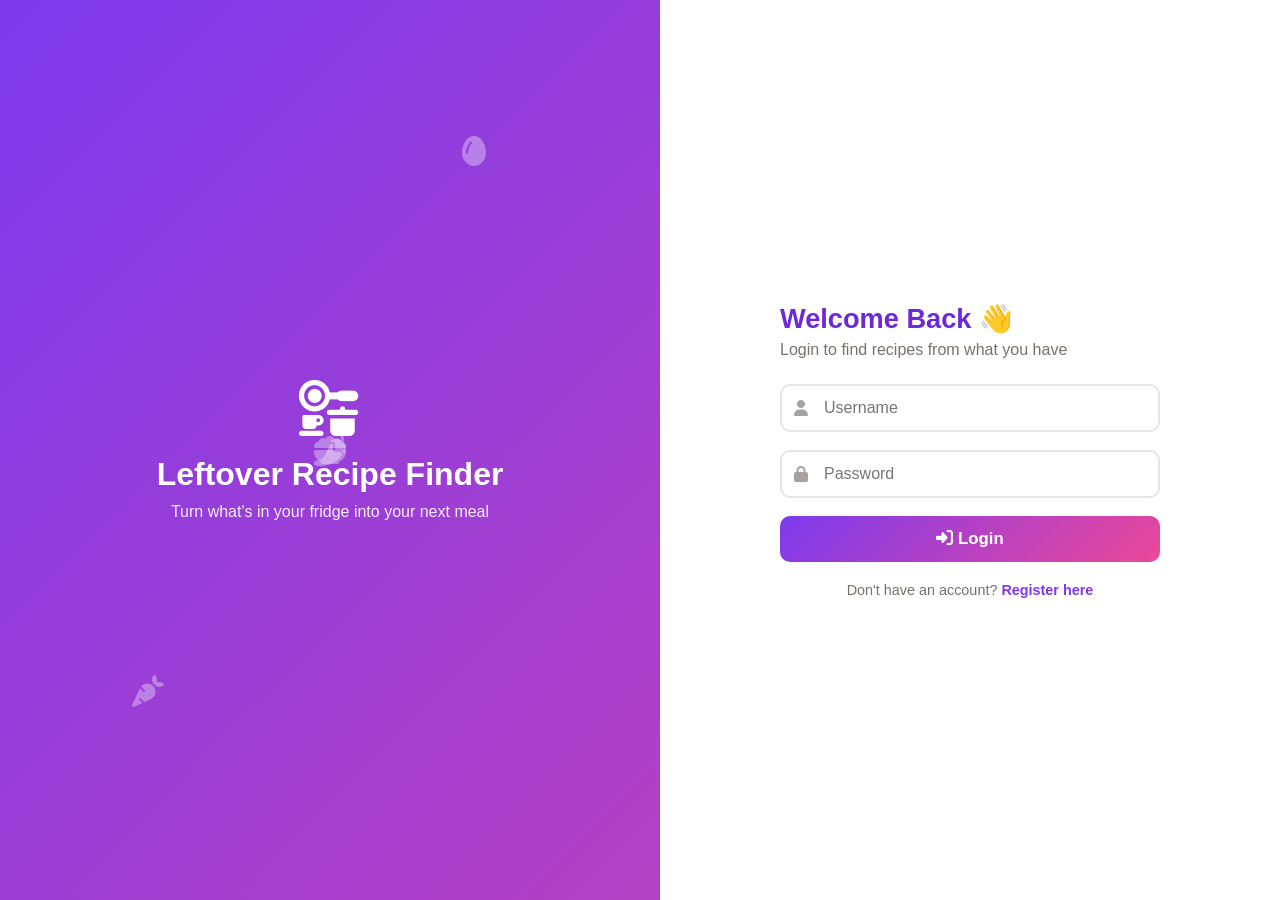
==== index.html @ ed7e9b1e "Add files via upload" ====
<!DOCTYPE html>
<html lang="en">
<head>
<meta charset="UTF-8">
<meta name="viewport" content="width=device-width, initial-scale=1.0">
<title>Login - Leftover Recipe Finder</title>
<link rel="stylesheet" href="https://cdnjs.cloudflare.com/ajax/libs/font-awesome/6.5.1/css/all.min.css">
<link rel="stylesheet" href="style.css">
</head>
<body>

<div class="auth-wrapper">
  <div class="auth-visual">
    <i class="fa-solid fa-kitchen-set brand-icon"></i>
    <h1>Leftover Recipe Finder</h1>
    <p>Turn what's in your fridge into your next meal</p>
    <i class="fa-solid fa-carrot floating-icon"></i>
    <i class="fa-solid fa-egg floating-icon"></i>
    <i class="fa-solid fa-pepper-hot floating-icon"></i>
    <i class="fa-solid fa-bowl-food floating-icon"></i>
  </div>

  <div class="auth-form-side">
    <div class="auth-form-box">
      <h2>Welcome Back 👋</h2>
      <p class="subtitle">Login to find recipes from what you have</p>

      <div class="error-msg" id="errorMsg"></div>
      <div class="success-msg" id="successMsg"></div>

      <form id="loginForm">
        <div class="input-group">
          <i class="fa-solid fa-user"></i>
          <input type="text" id="loginUsername" placeholder="Username" required>
        </div>
        <div class="input-group">
          <i class="fa-solid fa-lock"></i>
          <input type="password" id="loginPassword" placeholder="Password" required>
        </div>
        <button type="submit" class="auth-btn"><i class="fa-solid fa-right-to-bracket"></i> Login</button>
      </form>

      <p class="auth-switch">Don't have an account? <a href="register.html">Register here</a></p>
    </div>
  </div>
</div>

<script src="auth.js"></script>
</body>
</html>
---- style.css ----
:root {
  --primary: #ea580c;
  --primary-dark: #c2410c;
  --accent: #7c3aed;
  --accent-dark: #6d28d9;
  --pink: #ec4899;
}

* { margin: 0; padding: 0; box-sizing: border-box; font-family: 'Segoe UI', Arial, sans-serif; }

/* ================= AUTH PAGES (Login / Register) ================= */
.auth-wrapper { display: flex; min-height: 100vh; flex-wrap: wrap; }

.auth-visual {
  flex: 1; min-width: 300px;
  background: linear-gradient(135deg, var(--accent), var(--pink));
  background-size: 200% 200%;
  animation: gradientShift 8s ease infinite;
  display: flex; flex-direction: column; align-items: center; justify-content: center;
  color: #fff; padding: 40px; position: relative; overflow: hidden; text-align: center;
}

@keyframes gradientShift {
  0% { background-position: 0% 50%; }
  50% { background-position: 100% 50%; }
  100% { background-position: 0% 50%; }
}

.floating-icon { position: absolute; font-size: 2em; opacity: 0.35; animation: float 6s ease-in-out infinite; }
.floating-icon:nth-child(2) { top: 20%; left: 15%; }
.floating-icon:nth-child(3) { top: 60%; left: 75%; animation-delay: 1.5s; }
.floating-icon:nth-child(4) { top: 75%; left: 20%; animation-delay: 3s; }
.floating-icon:nth-child(5) { top: 15%; left: 70%; animation-delay: 4.5s; }

@keyframes float {
  0%, 100% { transform: translateY(0) rotate(0deg); }
  50% { transform: translateY(-20px) rotate(10deg); }
}

.auth-visual h1 { font-size: 2em; margin-top: 20px; z-index: 1; }
.auth-visual p { margin-top: 10px; opacity: 0.9; z-index: 1; }
.auth-visual i.brand-icon { font-size: 3.5em; z-index: 1; animation: pulse 2.5s ease-in-out infinite; }

@keyframes pulse { 0%, 100% { transform: scale(1); } 50% { transform: scale(1.1); } }

.auth-form-side { flex: 1; min-width: 300px; display: flex; align-items: center; justify-content: center; background: #fff; padding: 40px 20px; }
.auth-form-box { width: 100%; max-width: 380px; animation: fadeInUp 0.6s ease; }

@keyframes fadeInUp { from { opacity: 0; transform: translateY(20px); } to { opacity: 1; transform: translateY(0); } }

.auth-form-box h2 { color: var(--accent-dark); margin-bottom: 6px; font-size: 1.7em; }
.auth-form-box p.subtitle { color: #78716c; margin-bottom: 25px; }

.input-group { position: relative; margin-bottom: 18px; }
.input-group i { position: absolute; left: 14px; top: 50%; transform: translateY(-50%); color: #a8a29e; }
.input-group input {
  width: 100%; padding: 13px 14px 13px 42px; border: 2px solid #e7e5e4; border-radius: 10px;
  font-size: 1em; outline: none; transition: border-color 0.2s ease, box-shadow 0.2s ease;
}
.input-group input:focus { border-color: var(--accent); box-shadow: 0 0 0 3px rgba(124,58,237,0.15); }

.auth-btn {
  width: 100%; padding: 13px; background: linear-gradient(135deg, var(--accent), var(--pink));
  color: #fff; border: none; border-radius: 10px; font-size: 1.05em; font-weight: 600; cursor: pointer;
  transition: transform 0.15s ease, box-shadow 0.15s ease;
}
.auth-btn:hover { transform: translateY(-2px); box-shadow: 0 6px 18px rgba(124,58,237,0.35); }

.auth-switch { text-align: center; margin-top: 20px; color: #78716c; font-size: 0.9em; }
.auth-switch a { color: var(--accent); font-weight: 600; text-decoration: none; }
.auth-switch a:hover { text-decoration: underline; }

.error-msg, .success-msg { padding: 10px 14px; border-radius: 8px; margin-bottom: 16px; font-size: 0.9em; display: none; animation: fadeInUp 0.3s ease; }
.error-msg { background: #fee2e2; color: #991b1b; }
.success-msg { background: #dcfce7; color: #166534; }

/* ================= APP PAGE / DASHBOARD (Recipe Finder) ================= */
.app-body { background: linear-gradient(135deg, #fdf4ff, #fff7ed, #f0fdfa); min-height: 100vh; }

/* Colorful gradient navbar */
.navbar {
  background: linear-gradient(120deg, #7c3aed, #ec4899, #f97316);
  background-size: 200% 200%;
  animation: gradientShift 10s ease infinite;
  padding: 16px 30px; display: flex; justify-content: space-between; align-items: center;
  box-shadow: 0 4px 14px rgba(0,0,0,0.12); flex-wrap: wrap; gap: 10px;
}
.navbar .logo { display: flex; align-items: center; gap: 10px; font-weight: 700; color: #fff; font-size: 1.25em; }
.navbar .logo i { color: #fff; }
.navbar .user-area { display: flex; align-items: center; gap: 14px; color: #fff; font-size: 0.95em; }

.logout-btn { background: rgba(255,255,255,0.25); color: #fff; border: none; padding: 8px 16px; border-radius: 8px; cursor: pointer; font-weight: 600; display: flex; align-items: center; gap: 6px; transition: 0.2s; }
.logout-btn:hover { background: rgba(255,255,255,0.4); transform: translateY(-1px); }

.container { max-width: 950px; margin: 0 auto; padding: 30px 15px; }

header.hero { text-align: center; margin-bottom: 30px; animation: fadeInUp 0.5s ease; }
header.hero h1 { color: #7c2d12; font-size: 2.1em; margin-bottom: 8px; }
header.hero p { color: #78716c; }

.search-box {
  background: #fff; border-radius: 18px; padding: 22px;
  box-shadow: 0 6px 22px rgba(0,0,0,0.08); margin-bottom: 28px;
  animation: fadeInUp 0.6s ease; border-top: 5px solid transparent;
  border-image: linear-gradient(90deg, #7c3aed, #ec4899, #f97316) 1;
}
.search-box label { display: flex; align-items: center; gap: 8px; margin-bottom: 8px; font-weight: 600; color: #57534e; }
.input-row { display: flex; gap: 10px; flex-wrap: wrap; }
#ingredientInput { flex: 1; min-width: 200px; padding: 12px 14px; border: 2px solid #fbcfe8; border-radius: 10px; font-size: 1em; outline: none; }
#ingredientInput:focus { border-color: var(--accent); }

#searchBtn, #surpriseBtn { padding: 12px 20px; border: none; border-radius: 10px; font-size: 1em; font-weight: 600; cursor: pointer; display: flex; align-items: center; gap: 8px; transition: transform 0.15s ease, box-shadow 0.15s ease; }
#searchBtn { background: linear-gradient(120deg, #7c3aed, #ec4899); color: #fff; }
#searchBtn:hover { transform: translateY(-1px); box-shadow: 0 6px 14px rgba(124,58,237,0.35); }
#surpriseBtn { background: linear-gradient(120deg, #fb923c, #f97316); color: #fff; }
#surpriseBtn:hover { transform: translateY(-1px); box-shadow: 0 6px 14px rgba(249,115,22,0.35); }

.hint { font-size: 0.85em; color: #a8a29e; margin-top: 10px; }

/* Colorful pill-style filter buttons (replaces plain radio buttons) */
.filter-row { margin-top: 16px; display: flex; gap: 10px; flex-wrap: wrap; }
.filter-btn {
  border: 2px solid #e7e5e4; background: #fff; color: #57534e; padding: 8px 16px;
  border-radius: 999px; font-size: 0.9em; font-weight: 600; cursor: pointer;
  display: flex; align-items: center; gap: 6px; transition: 0.2s;
}
.filter-btn:hover { border-color: #cbd5e1; }
.filter-btn.active { color: #fff; border-color: transparent; }
.filter-btn.active[data-diet="all"] { background: linear-gradient(120deg, #7c3aed, #ec4899); }
.filter-btn.active[data-diet="veg"] { background: linear-gradient(120deg, #16a34a, #22c55e); }
.filter-btn.active[data-diet="nonveg"] { background: linear-gradient(120deg, #dc2626, #f97316); }

/* Recipe grid + colorful tiles */
.recipe-grid { display: grid; grid-template-columns: repeat(auto-fill, minmax(210px, 1fr)); gap: 18px; }

.recipe-tile {
  background: #fff; border-radius: 16px; overflow: hidden; cursor: pointer;
  box-shadow: 0 4px 14px rgba(0,0,0,0.08); transition: transform 0.2s ease, box-shadow 0.2s ease;
  animation: fadeInUp 0.4s ease;
}
.recipe-tile:hover { transform: translateY(-5px); box-shadow: 0 10px 26px rgba(0,0,0,0.16); }

.tile-header { position: relative; padding: 28px 0; text-align: center; color: #fff; font-size: 2.4em; }
.tile-header .diet-chip {
  position: absolute; top: 10px; left: 10px; font-size: 0.32em; font-weight: 700;
  background: rgba(255,255,255,0.9); padding: 3px 10px; border-radius: 999px; color: #292524;
}
.tile-fav-btn {
  position: absolute; top: 8px; right: 8px; background: rgba(255,255,255,0.3); border: none;
  color: #fff; width: 34px; height: 34px; border-radius: 50%; cursor: pointer; font-size: 0.42em;
  display: flex; align-items: center; justify-content: center; transition: 0.2s;
}
.tile-fav-btn:hover { background: rgba(255,255,255,0.5); }
.tile-fav-btn.saved { color: #fde047; }

.tile-body { padding: 14px 16px 18px; }
.tile-body h3 { font-size: 1.05em; color: #292524; margin-bottom: 8px; }

.progress-bar-bg { background: #f1f5f9; border-radius: 999px; height: 8px; overflow: hidden; margin-bottom: 6px; }
.progress-bar-fill { height: 100%; border-radius: 999px; transition: width 0.4s ease; }

.match-text { font-size: 0.8em; color: #78716c; margin-bottom: 8px; }
.tap-hint { font-size: 0.78em; color: #a8a29e; display: flex; align-items: center; gap: 5px; }

.empty-msg { text-align: center; color: #a8a29e; padding: 40px 20px; font-size: 1em; grid-column: 1 / -1; }

.fav-section { margin-top: 40px; padding-top: 20px; border-top: 2px dashed #fbcfe8; animation: fadeInUp 0.6s ease; }
.fav-section h2 { color: #7c2d12; margin-bottom: 14px; font-size: 1.3em; display: flex; align-items: center; gap: 8px; }

/* ================= MODAL (Explore Recipe Detail) ================= */
.modal-overlay {
  position: fixed; inset: 0; background: rgba(0,0,0,0.55);
  display: flex; align-items: center; justify-content: center; z-index: 1000; padding: 20px;
}
.modal-box {
  background: #fff; border-radius: 20px; max-width: 480px; width: 100%;
  max-height: 85vh; overflow-y: auto; animation: fadeInUp 0.3s ease;
}
.modal-header { position: relative; padding: 32px 20px; text-align: center; color: #fff; }
.modal-header i.modal-icon { font-size: 2.6em; margin-bottom: 8px; display: block; }
.modal-header h2 { font-size: 1.4em; }
.diet-chip-modal { display: inline-block; margin-top: 8px; font-size: 0.75em; font-weight: 700; background: rgba(255,255,255,0.9); color: #292524; padding: 3px 12px; border-radius: 999px; }
.close-btn {
  position: absolute; top: 14px; right: 14px; background: rgba(255,255,255,0.3); border: none;
  color: #fff; width: 34px; height: 34px; border-radius: 50%; cursor: pointer; font-size: 1em;
}
.close-btn:hover { background: rgba(255,255,255,0.5); }

.modal-body { padding: 22px; }
.modal-body h4 { margin: 16px 0 10px; color: #57534e; font-size: 1em; display: flex; align-items: center; gap: 8px; }
.modal-body h4:first-child { margin-top: 0; }

.ingredient-list { display: flex; flex-wrap: wrap; gap: 6px; }
.ing-have, .ing-missing { padding: 4px 10px; border-radius: 8px; font-size: 0.85em; display: inline-flex; align-items: center; gap: 5px; }
.ing-have { background: #dcfce7; color: #166534; }
.ing-missing { background: #fee2e2; color: #991b1b; }

.steps-list { list-style: none; display: flex; flex-direction: column; gap: 12px; }
.steps-list li { display: flex; align-items: flex-start; gap: 12px; }
.step-num {
  min-width: 26px; height: 26px; border-radius: 50%; color: #fff; font-size: 0.85em; font-weight: 700;
  display: flex; align-items: center; justify-content: center; flex-shrink: 0;
}
.step-text { color: #44403c; font-size: 0.95em; line-height: 1.5; padding-top: 2px; }

.modal-fav-btn {
  margin-top: 20px; width: 100%; padding: 12px; border: 2px solid #fbcfe8; background: #fff;
  color: #9d174d; border-radius: 10px; font-weight: 600; cursor: pointer; display: flex;
  align-items: center; justify-content: center; gap: 8px; transition: 0.2s;
}
.modal-fav-btn.saved { background: #fdf2f8; }
.modal-fav-btn:hover { border-color: #ec4899; }

@media (max-width: 700px) {
  .auth-visual { min-height: 220px; padding: 20px; }
}
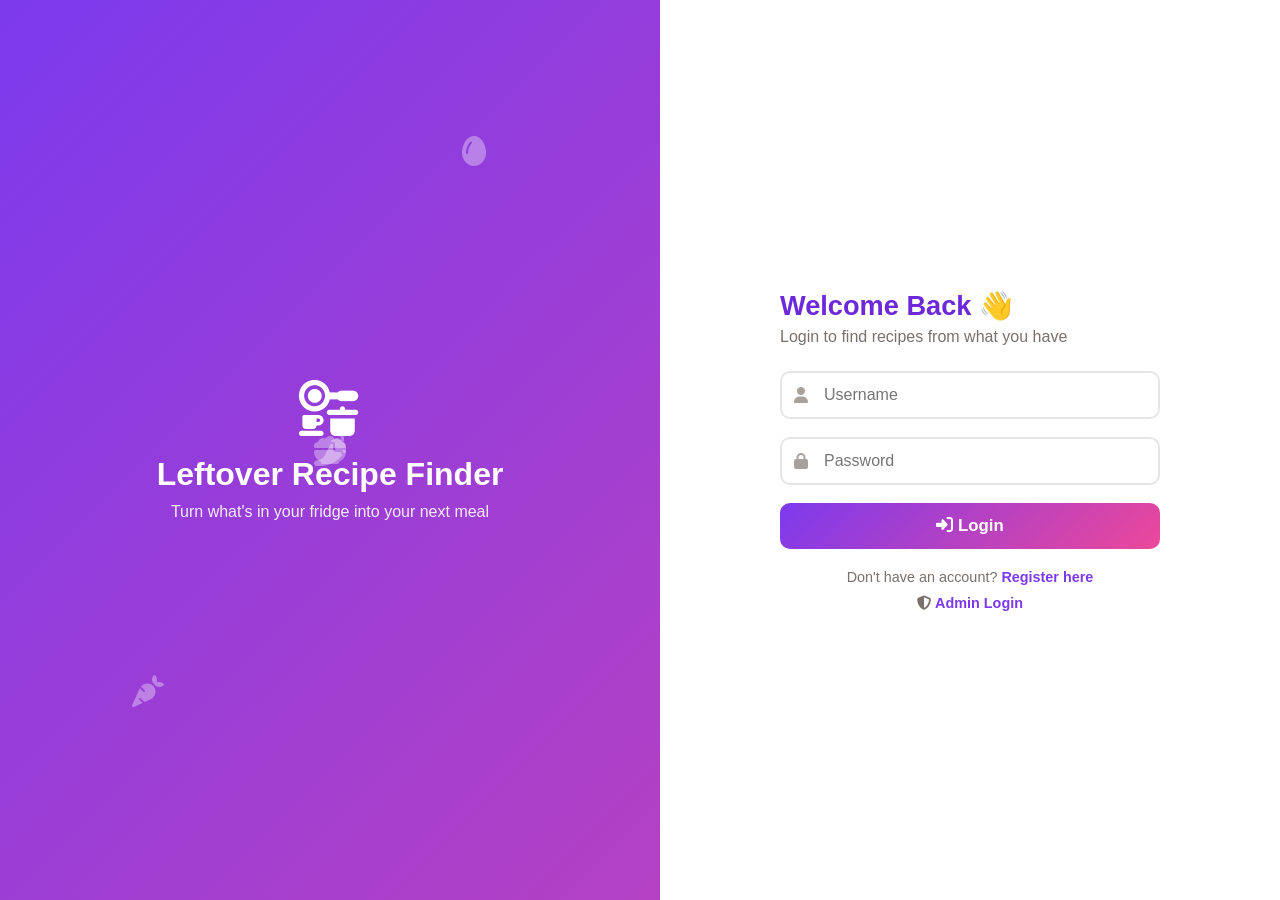
==== commit 91779deb: "Add files via upload" ====
--- a/index.html
+++ b/index.html
@@ -41,6 +41,7 @@
       </form>
 
       <p class="auth-switch">Don't have an account? <a href="register.html">Register here</a></p>
+      <p class="auth-switch admin-login-link"><i class="fa-solid fa-shield-halved"></i> <a href="admin.html">Admin Login</a></p>
     </div>
   </div>
 </div>
--- a/style.css
+++ b/style.css
@@ -214,3 +214,31 @@
 @media (max-width: 700px) {
   .auth-visual { min-height: 220px; padding: 20px; }
 }
+
+/* ================= ADMIN DASHBOARD ================= */
+.admin-body { background: linear-gradient(135deg, #f5f3ff, #fff7ed, #f0fdfa); min-height: 100vh; color: #292524; }
+.admin-navbar { background: linear-gradient(120deg, #4c1d95, #7c3aed, #db2777); padding: 16px 30px; display:flex; justify-content:space-between; align-items:center; gap:15px; box-shadow:0 4px 14px rgba(0,0,0,.12); }
+.admin-navbar .logo { color:#fff; font-size:1.25em; font-weight:700; display:flex; gap:10px; align-items:center; }
+.admin-navbar .logo span { background:rgba(255,255,255,.2); padding:4px 9px; border-radius:999px; font-size:.7em; }
+.admin-nav-actions { display:flex; align-items:center; gap:10px; }
+.admin-nav-actions a,.admin-nav-actions button { border:0; text-decoration:none; color:#fff; background:rgba(255,255,255,.18); padding:9px 14px; border-radius:9px; cursor:pointer; font-weight:600; }
+.admin-nav-actions a:hover,.admin-nav-actions button:hover { background:rgba(255,255,255,.3); }
+.admin-container { max-width:1100px; margin:auto; padding:30px 18px 50px; }
+.admin-heading { margin-bottom:24px; }
+.admin-heading h1 { color:#4c1d95; margin-bottom:5px; }
+.admin-heading p { color:#78716c; }
+.stats-grid { display:grid; grid-template-columns:repeat(4,1fr); gap:16px; margin-bottom:24px; }
+.stat-card { background:#fff; border-radius:16px; padding:20px; display:flex; gap:15px; align-items:center; box-shadow:0 5px 18px rgba(0,0,0,.08); }
+.stat-card > i { width:48px; height:48px; border-radius:13px; display:flex; align-items:center; justify-content:center; background:#f3e8ff; color:#7c3aed; font-size:1.2em; }
+.stat-card span { display:block; color:#78716c; font-size:.85em; margin-bottom:4px; }.stat-card strong { font-size:1.65em; color:#292524; }
+.admin-panel { background:#fff; border-radius:18px; padding:20px; margin-bottom:22px; box-shadow:0 5px 18px rgba(0,0,0,.07); }
+.panel-title { display:flex; justify-content:space-between; align-items:center; gap:15px; margin-bottom:15px; }.panel-title h2 { color:#44403c; font-size:1.2em; }
+#userSearch { width:230px; padding:10px 12px; border:2px solid #e7e5e4; border-radius:9px; outline:none; }.small-btn { border:0; background:#fee2e2; color:#991b1b; padding:9px 12px; border-radius:8px; cursor:pointer; font-weight:600; }
+.table-wrap { overflow-x:auto; } table { width:100%; border-collapse:collapse; } th,td { padding:12px 10px; text-align:left; border-bottom:1px solid #f1f5f9; } th { background:#faf5ff; color:#57534e; font-size:.88em; } td { color:#57534e; }
+.delete-btn { border:0; background:#fee2e2; color:#991b1b; padding:7px 10px; border-radius:7px; cursor:pointer; }.delete-btn:hover { background:#fecaca; }.empty-table { text-align:center; padding:25px; color:#a8a29e; }
+.admin-note { color:#a8a29e; font-size:.8em; margin-top:12px; }
+.recipe-admin-grid { display:grid; grid-template-columns:repeat(auto-fill,minmax(240px,1fr)); gap:12px; max-height:450px; overflow-y:auto; padding-right:4px; }
+.recipe-admin-card { display:flex; gap:11px; align-items:center; padding:11px; border:1px solid #f1f5f9; border-radius:12px; }.recipe-admin-icon { min-width:42px; height:42px; border-radius:10px; color:#fff; display:flex; align-items:center; justify-content:center; }.recipe-admin-card strong { display:block; font-size:.9em; }.recipe-admin-card small { display:block; color:#a8a29e; margin-top:4px; }
+.admin-login-link { margin-top:10px; }
+@media (max-width:800px) { .stats-grid { grid-template-columns:repeat(2,1fr); } .admin-navbar { padding:14px 18px; } }
+@media (max-width:500px) { .stats-grid { grid-template-columns:1fr; } .panel-title { align-items:stretch; flex-direction:column; } #userSearch { width:100%; box-sizing:border-box; } }
